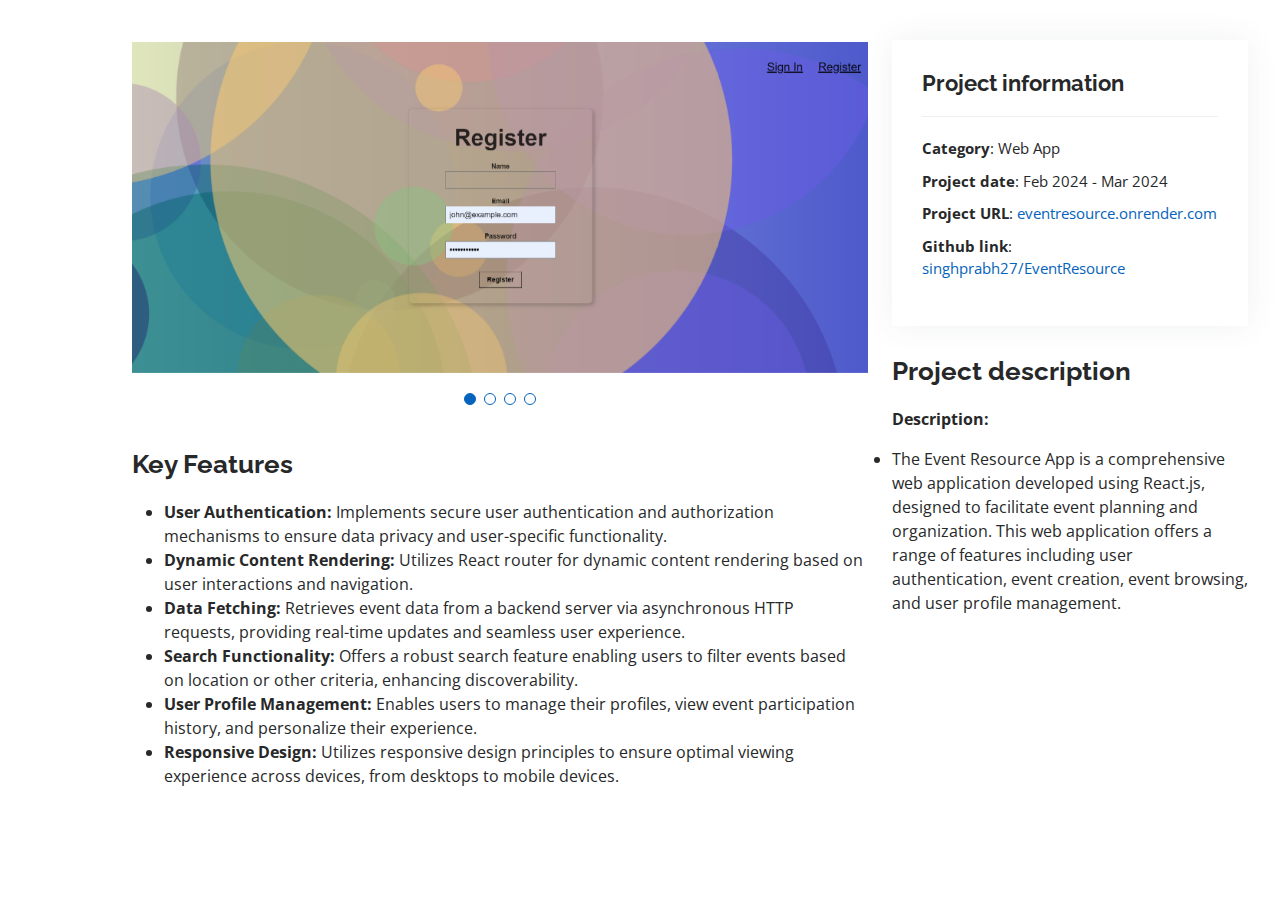
==== portfolio-details-eventresource.html @ e3e07baa "final commit" ====
<!DOCTYPE html>
<html lang="en">

<head>
    <meta charset="utf-8">
    <meta content="width=device-width, initial-scale=1.0" name="viewport">

    <title>Project Details - Event Resource</title>
    <meta content="" name="description">
    <meta content="" name="keywords">

    <!-- Favicons -->
    <link href="assets/img/favicon.png" rel="icon">
    <link href="assets/img/apple-touch-icon.png" rel="apple-touch-icon">

    <!-- Google Fonts -->
    <link
        href="https://fonts.googleapis.com/css?family=Open+Sans:300,300i,400,400i,600,600i,700,700i|Raleway:300,300i,400,400i,500,500i,600,600i,700,700i|Poppins:300,300i,400,400i,500,500i,600,600i,700,700i"
        rel="stylesheet">

    <!-- Vendor CSS Files -->
    <link href="assets/vendor/aos/aos.css" rel="stylesheet">
    <link href="assets/vendor/bootstrap/css/bootstrap.min.css" rel="stylesheet">
    <link href="assets/vendor/bootstrap-icons/bootstrap-icons.css" rel="stylesheet">
    <link href="assets/vendor/boxicons/css/boxicons.min.css" rel="stylesheet">
    <link href="assets/vendor/glightbox/css/glightbox.min.css" rel="stylesheet">
    <link href="assets/vendor/swiper/swiper-bundle.min.css" rel="stylesheet">

    <!-- Template Main CSS File -->
    <link href="assets/css/style.css" rel="stylesheet">

    <!-- =======================================================
  * Template Name: MyResume
  * Template URL: https://bootstrapmade.com/free-html-bootstrap-template-my-resume/
  * Updated: Mar 17 2024 with Bootstrap v5.3.3
  * Author: BootstrapMade.com
  * License: https://bootstrapmade.com/license/
  ======================================================== -->
</head>

<body>

    <main id="main">

        <!-- ======= Portfolio Details Section ======= -->
        <section id="portfolio-details" class="portfolio-details">
            <div class="container">

                <div class="row gy-4">

                    <div class="col-lg-8">
                        <div class="portfolio-details-slider swiper">
                            <div class="swiper-wrapper align-items-center">

                                <div class="swiper-slide">
                                    <img src="assets/img/portfolio/details/protfolio-details-er1.png" alt="img1">
                                </div>

                                <div class="swiper-slide">
                                    <img src="assets/img/portfolio/details/portfolio-details-er2.png" alt="img2">
                                </div>

                                <div class="swiper-slide">
                                    <img src="assets/img/portfolio/details/portfolio-details-er3.png" alt="img3">
                                </div>
                                <div class="swiper-slide">
                                    <img src="assets/img/portfolio/details/portfolio-details-er4.png" alt="img4">
                                </div>
                            </div>
                            <div class="swiper-pagination"></div>
                        </div>
                        <div class="portfolio-description">
                            <h2>Key Features</h2>
                            <p>
                            <ul>
                                <li><strong>User Authentication:</strong> Implements secure user authentication and
                                    authorization mechanisms to ensure data privacy and user-specific functionality.
                                </li>
                                <li><strong>Dynamic Content Rendering:</strong> Utilizes React router for dynamic
                                    content rendering based on user interactions and navigation.</li>
                                <li><strong>Data Fetching:</strong> Retrieves event data from a backend server via
                                    asynchronous HTTP requests, providing real-time updates and seamless user
                                    experience.</li>
                                <li><strong>Search Functionality:</strong> Offers a robust search feature enabling users
                                    to filter events based on location or other criteria, enhancing discoverability.
                                </li>
                                <li><strong>User Profile Management:</strong> Enables users to manage their profiles,
                                    view event participation history, and personalize their experience.</li>
                                <li><strong>Responsive Design:</strong> Utilizes responsive design principles to ensure
                                    optimal viewing experience across devices, from desktops to mobile devices.</li>
                            </ul>

                            </p>
                        </div>
                    </div>

                    <div class="col-lg-4">
                        <div class="portfolio-info">
                            <h3>Project information</h3>
                            <ul>
                                <li><strong>Category</strong>: Web App</li>
                                <!-- <li><strong>Client</strong>: ASU Company</li> -->
                                <li><strong>Project date</strong>: Feb 2024 - Mar 2024</li>
                                <li><strong>Project URL</strong>: <a target="_blank"
                                        href="https://eventresource.onrender.com">eventresource.onrender.com</a>
                                </li>
                                <li><strong>Github link</strong>: <a target="_blank"
                                        href="https://github.com/singhprabh27/EventResource">singhprabh27/EventResource</a>
                                </li>
                            </ul>
                        </div>
                        <div class="portfolio-description">
                            <h2>Project description</h2>
                            <p>
                                <b>Description:</b>
                                <li>The Event Resource App is a comprehensive web application developed using React.js,
                                    designed to facilitate event planning and organization. This web application offers
                                    a range of features including user authentication, event creation, event browsing,
                                    and user profile management.
                                </li>
                            </p>
                        </div>
                    </div>

                </div>

            </div>
        </section><!-- End Portfolio Details Section -->

    </main><!-- End #main -->

    <div id="preloader"></div>
    <a href="#" class="back-to-top d-flex align-items-center justify-content-center"><i
            class="bi bi-arrow-up-short"></i></a>

    <!-- Vendor JS Files -->
    <script src="assets/vendor/purecounter/purecounter_vanilla.js"></script>
    <script src="assets/vendor/aos/aos.js"></script>
    <script src="assets/vendor/bootstrap/js/bootstrap.bundle.min.js"></script>
    <script src="assets/vendor/glightbox/js/glightbox.min.js"></script>
    <script src="assets/vendor/isotope-layout/isotope.pkgd.min.js"></script>
    <script src="assets/vendor/swiper/swiper-bundle.min.js"></script>
    <script src="assets/vendor/typed.js/typed.umd.js"></script>
    <script src="assets/vendor/waypoints/noframework.waypoints.js"></script>
    <script src="assets/vendor/php-email-form/validate.js"></script>

    <!-- Template Main JS File -->
    <script src="assets/js/main.js"></script>

</body>

</html>
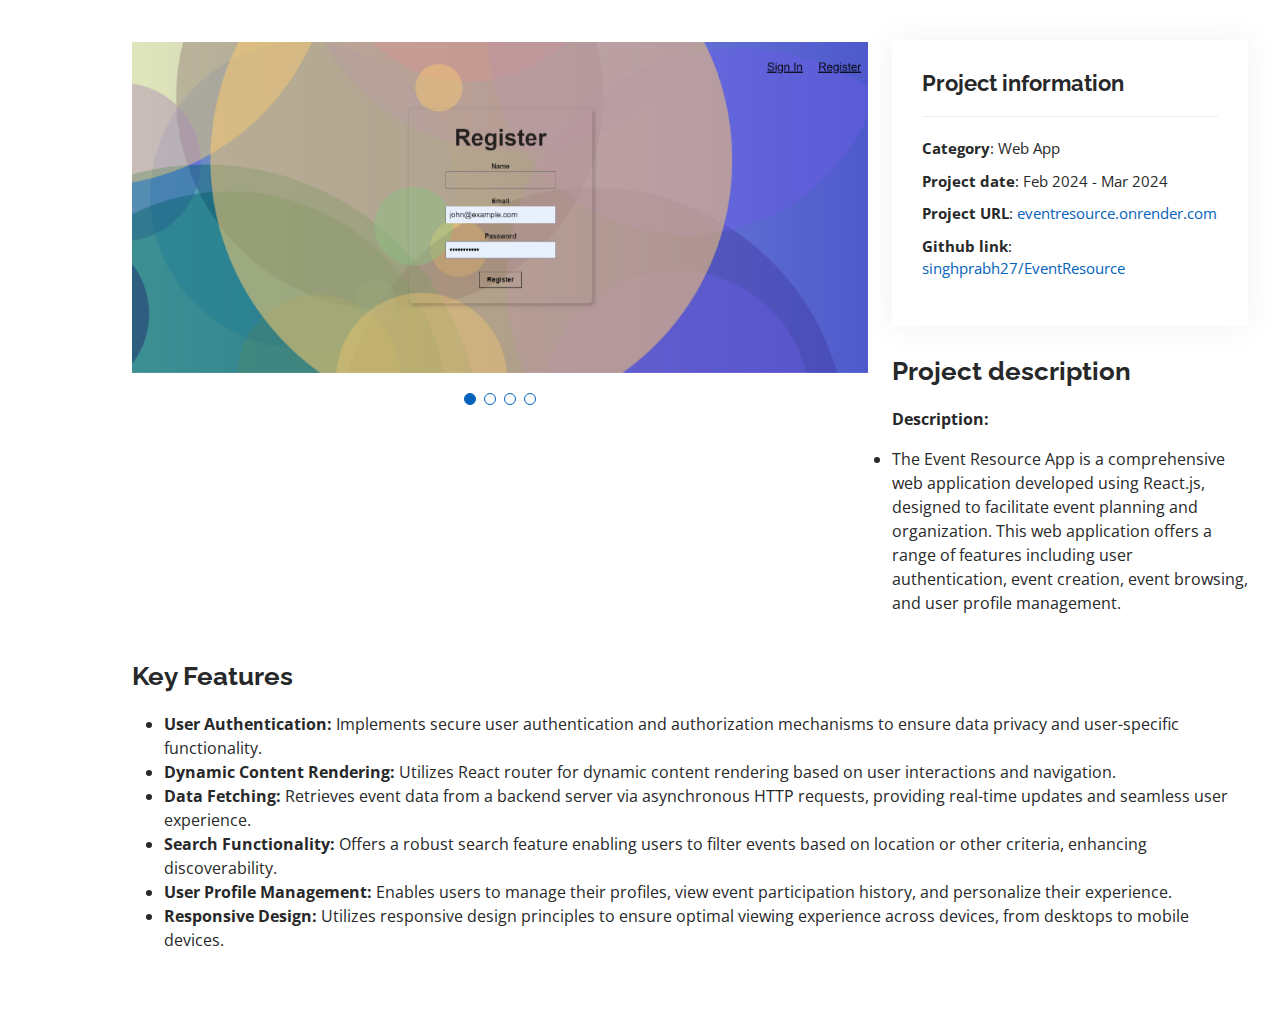
==== commit 9f1effa0: "edited portfloio-details grid. added new row" ====
--- a/portfolio-details-eventresource.html
+++ b/portfolio-details-eventresource.html
@@ -69,29 +69,7 @@
                             </div>
                             <div class="swiper-pagination"></div>
                         </div>
-                        <div class="portfolio-description">
-                            <h2>Key Features</h2>
-                            <p>
-                            <ul>
-                                <li><strong>User Authentication:</strong> Implements secure user authentication and
-                                    authorization mechanisms to ensure data privacy and user-specific functionality.
-                                </li>
-                                <li><strong>Dynamic Content Rendering:</strong> Utilizes React router for dynamic
-                                    content rendering based on user interactions and navigation.</li>
-                                <li><strong>Data Fetching:</strong> Retrieves event data from a backend server via
-                                    asynchronous HTTP requests, providing real-time updates and seamless user
-                                    experience.</li>
-                                <li><strong>Search Functionality:</strong> Offers a robust search feature enabling users
-                                    to filter events based on location or other criteria, enhancing discoverability.
-                                </li>
-                                <li><strong>User Profile Management:</strong> Enables users to manage their profiles,
-                                    view event participation history, and personalize their experience.</li>
-                                <li><strong>Responsive Design:</strong> Utilizes responsive design principles to ensure
-                                    optimal viewing experience across devices, from desktops to mobile devices.</li>
-                            </ul>
 
-                            </p>
-                        </div>
                     </div>
 
                     <div class="col-lg-4">
@@ -120,10 +98,34 @@
                                 </li>
                             </p>
                         </div>
+                        
                     </div>
 
                 </div>
-
+                <div class="row gy-4">
+                    <div class="portfolio-description">
+                            <h2>Key Features</h2>
+                            <p>
+                            <ul>
+                                <li><strong>User Authentication:</strong> Implements secure user authentication and
+                                    authorization mechanisms to ensure data privacy and user-specific functionality.
+                                </li>
+                                <li><strong>Dynamic Content Rendering:</strong> Utilizes React router for dynamic
+                                    content rendering based on user interactions and navigation.</li>
+                                <li><strong>Data Fetching:</strong> Retrieves event data from a backend server via
+                                    asynchronous HTTP requests, providing real-time updates and seamless user
+                                    experience.</li>
+                                <li><strong>Search Functionality:</strong> Offers a robust search feature enabling users
+                                    to filter events based on location or other criteria, enhancing discoverability.
+                                </li>
+                                <li><strong>User Profile Management:</strong> Enables users to manage their profiles,
+                                    view event participation history, and personalize their experience.</li>
+                                <li><strong>Responsive Design:</strong> Utilizes responsive design principles to ensure
+                                    optimal viewing experience across devices, from desktops to mobile devices.</li>
+                            </ul>
+                            </p>
+                        </div>
+                </div>
             </div>
         </section><!-- End Portfolio Details Section -->
 
